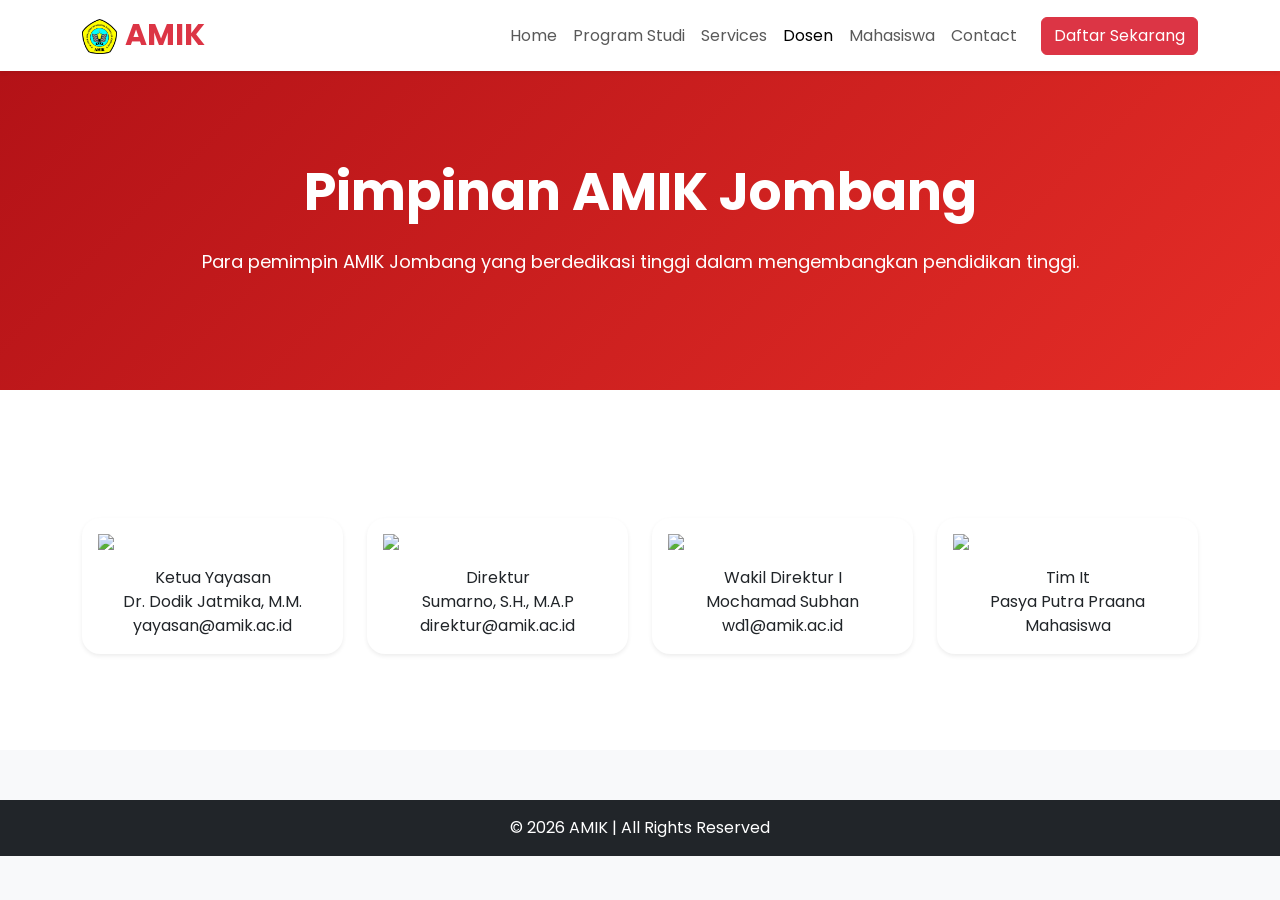
==== dosen.html @ d15d8853 "Add files via upload" ====
<!DOCTYPE html>
<html lang="id">

<head>
    <meta charset="UTF-8">
    <meta name="viewport" content="width=device-width, initial-scale=1.0">

    <title>Dosen | AMIK</title>

    <link href="https://cdn.jsdelivr.net/npm/bootstrap@5.3.7/dist/css/bootstrap.min.css" rel="stylesheet">

    <link rel="stylesheet"
        href="https://cdn.jsdelivr.net/npm/bootstrap-icons@1.13.1/font/bootstrap-icons.min.css">

    <link href="https://fonts.googleapis.com/css2?family=Poppins:wght@300;400;500;600;700&display=swap"
        rel="stylesheet">

    <link rel="stylesheet" href="css/style.css">
    <link rel="icon" type="png" href="logo-amik.png">

</head>

<body>

<!-- Navbar -->
<nav class="navbar navbar-expand-lg navbar-light bg-white shadow-sm sticky-top">
    <div class="container">
        <a class="navbar-brand logo-reveal d-flex align-items-center" href="index.html">
    <!-- Gambar Logo Utama -->
    <div class="logo-img-wrapper">
        <img src="logo-amik.png" alt="Logo AMIK" height="35" class="logo-main">
    </div>
    <!-- Teks AMIK yang Tersembunyi (Akan muncul ke samping) -->
    <span class="logo-text fw-bold text-danger ms-2">AMIK</span>
</a>
        <button class="navbar-toggler" data-bs-toggle="collapse" data-bs-target="#menu">
            <span class="navbar-toggler-icon"></span>
        </button>

        <div class="collapse navbar-collapse" id="menu">
            <ul class="navbar-nav ms-auto">
                <li class="nav-item"><a class="nav-link" href="index.html">Home</a></li>
                <li class="nav-item"><a class="nav-link" href="jurusan.html">Program Studi</a></li>
                <li class="nav-item"><a class="nav-link" href="services.html">Services</a></li>
                <li class="nav-item"><a class="nav-link active" href="dosen.html">Dosen</a></li>
                <li class="nav-item"><a class="nav-link" href="mahasiswa.html">Mahasiswa</a></li>
                <li class="nav-item"><a class="nav-link" href="contact.html">Contact</a></li>
            </ul>
            <a href="#" class="btn btn-danger ms-lg-3">Daftar Sekarang</a>
        </div>
    </div>
</nav>


<!-- Hero -->

<section class="hero">

<div class="container text-center">

<h1>Pimpinan AMIK Jombang</h1>

<p>

Para pemimpin AMIK Jombang yang berdedikasi tinggi dalam mengembangkan pendidikan tinggi.

</p>

</div>

</section>

<!-- Team Section -->
<section class="py-5 bg-white">
    <div class="container py-5">
        <div class="row g-4 mt-2">
            
            <!-- Ketua Yayasan -->
            <div class="col-md-3">
                <div class="card dosen-card text-center p-3 shadow-sm" data-bs-toggle="modal" data-bs-target="#modalDodik">
                    <img src="/kampus/img/Untitled design (3).jpg" class="dosen-img">
                    <div class="mt-3">
                        <span class="role">Ketua Yayasan</span>
                        <div class="name">Dr. Dodik Jatmika, M.M.</div>
                        <div class="email">yayasan@amik.ac.id</div>
                    </div>
                </div>
            </div>

            <!-- Direktur -->
            <div class="col-md-3">
                <div class="card dosen-card text-center p-3 shadow-sm" data-bs-toggle="modal" data-bs-target="#modalSumarno">
                    <img src="/kampus/img/Untitled design (4).jpg" class="dosen-img">
                    <div class="mt-3">
                        <span class="role">Direktur</span>
                        <div class="name">Sumarno, S.H., M.A.P</div>
                        <div class="email">direktur@amik.ac.id</div>
                    </div>
                </div>
            </div>

            <!-- WD I -->
            <div class="col-md-3">
                <div class="card dosen-card text-center p-3 shadow-sm" data-bs-toggle="modal" data-bs-target="#modalSubhan">
                    <img src="/kampus/img/Untitled design (5).jpg" class="dosen-img">
                    <div class="mt-3">
                        <span class="role">Wakil Direktur I</span>
                        <div class="name">Mochamad Subhan</div>
                        <div class="email">wd1@amik.ac.id</div>
                    </div>
                </div>
            </div>

            <!-- WD II -->
            <div class="col-md-3">
                <div class="card dosen-card text-center p-3 shadow-sm" data-bs-toggle="modal" data-bs-target="#modalUnknown">
                    <img src="/kampus/img/Untitled design (6).jpg" class="dosen-img">
                    <div class="mt-3">
                        <span class="role">Tim It</span>
                        <div class="name">Pasya Putra Praana</div>
                        <div class="email">Mahasiswa</div>
                    </div>
                </div>
            </div>

        </div>
    </div>
</section>

<!-- Footer -->

<footer class="bg-dark text-white text-center py-3">

© 2026 AMIK | All Rights Reserved

</footer>

<script src="https://cdn.jsdelivr.net/npm/bootstrap@5.3.7/dist/js/bootstrap.bundle.min.js"></script>

<!-- Modal Ketua Yayasan -->
<div class="modal fade" id="modalDodik" tabindex="-1" aria-hidden="true">
    <div class="modal-dialog modal-dialog-centered">
        <div class="modal-content border-0 rounded-4 shadow">
            <div class="modal-header border-0"><button type="button" class="btn-close" data-bs-dismiss="modal"></button></div>
            <div class="modal-body text-center px-4 pb-5">
                <img src="/kampus/img/Untitled design (3).jpg" class="rounded-circle mb-3 border border-4 border-light shadow-sm" style="width:120px; height:120px; object-fit:cover;">
                <h4 class="fw-bold mb-1">Dr. Dodik Jatmika, M.M.</h4>
                <p class="text-danger fw-bold mb-4">Ketua Yayasan AMIK Jombang</p>
                <div class="text-start bg-light p-3 rounded-3">
                    <h6 class="fw-bold"><i class="bi bi-info-circle me-2"></i>Profil Singkat</h6>
                    <p class="small text-muted mb-0">Berfokus pada pengembangan institusi dan visi global untuk mencetak lulusan IT yang kompetitif di industri digital.</p>
                </div>
            </div>
        </div>
    </div>
</div>

<!-- Modal Direktur -->
<div class="modal fade" id="modalSumarno" tabindex="-1" aria-hidden="true">
    <div class="modal-dialog modal-dialog-centered">
        <div class="modal-content border-0 rounded-4 shadow">
            <div class="modal-header border-0"><button type="button" class="btn-close" data-bs-dismiss="modal"></button></div>
            <div class="modal-body text-center px-4 pb-5">
                <img src="/kampus/img/Untitled design (4).jpg" class="rounded-circle mb-3 border border-4 border-light shadow-sm" style="width:120px; height:120px; object-fit:cover;">
                <h4 class="fw-bold mb-1">Sumarno, S.H., M.A.P</h4>
                <p class="text-danger fw-bold mb-4">Direktur AMIK Jombang</p>
                <div class="text-start bg-light p-3 rounded-3">
                    <h6 class="fw-bold"><i class="bi bi-info-circle me-2"></i>Profil Singkat</h6>
                    <p class="small text-muted mb-0">Bertanggung jawab penuh atas operasional kampus dan memastikan standar mutu pendidikan tinggi berjalan optimal.</p>
                </div>
            </div>
        </div>
    </div>
</div>

<!-- Modal WD 1 -->
<div class="modal fade" id="modalSubhan" tabindex="-1" aria-hidden="true">
    <div class="modal-dialog modal-dialog-centered">
        <div class="modal-content border-0 rounded-4 shadow">
            <div class="modal-header border-0"><button type="button" class="btn-close" data-bs-dismiss="modal"></button></div>
            <div class="modal-body text-center px-4 pb-5">
                <img src="/kampus/img/Untitled design (5).jpg" class="rounded-circle mb-3 border border-4 border-light shadow-sm" style="width:120px; height:120px; object-fit:cover;">
                <h4 class="fw-bold mb-1">Mochamad Subhan</h4>
                <p class="text-danger fw-bold mb-4">Wakil Direktur I</p>
                <div class="text-start bg-light p-3 rounded-3">
                    <h6 class="fw-bold"><i class="bi bi-info-circle me-2"></i>Profil Singkat</h6>
                    <p class="small text-muted mb-0">Mengelola bidang akademik, kurikulum, dan pengembangan kualitas dosen untuk mencetak lulusan unggulan.</p>
                </div>
            </div>
        </div>
    </div>
</div>

<!-- Modal WD 2 -->
<div class="modal fade" id="modalUnknown" tabindex="-1" aria-hidden="true">
    <div class="modal-dialog modal-dialog-centered">
        <div class="modal-content border-0 rounded-4 shadow">
            <div class="modal-header border-0"><button type="button" class="btn-close" data-bs-dismiss="modal"></button></div>
            <div class="modal-body text-center px-4 pb-5">
                <img src="/kampus/img/Untitled design (6).jpg" class="rounded-circle mb-3 border border-4 border-light shadow-sm" style="width:120px; height:120px; object-fit:cover;">
                <h4 class="fw-bold mb-1 text-muted">Pasya Putra Pramana</h4>
                <p class="text-secondary fw-bold mb-4">Tim It</p>
                <p class="small text-muted">Informasi mengenai pimpinan untuk jabatan ini sedang diperbarui.</p>
            </div>
        </div>
    </div>
</div>

<!-- Script Bootstrap -->
<script src="https://cdn.jsdelivr.net/npm/bootstrap@5.3.7/dist/js/bootstrap.bundle.min.js"></script>

</body>

</html>
---- css/style.css ----
*{
    margin:0;
    padding:0;
    box-sizing:border-box;
    font-family:'Poppins',sans-serif;
}

body{
    background:#f8f9fa;
}

.navbar-brand{
    font-size:30px;
}

.hero{
    padding:90px 0;
    background:linear-gradient(135deg,#b31217,#e52d27);
    color:white;
}

.hero h1{
    font-size:52px;
    font-weight:700;
}

.hero p{
    margin:25px 0;
    font-size:18px;
}

.hero img{
    max-width:100%;
}

.card{
    border:none;
    border-radius:18px;
    transition:.3s;
}

.card:hover{
    transform:translateY(-8px);
    box-shadow:0 15px 35px rgba(0,0,0,.15);
}

footer{
    margin-top:50px;
}

/* Efek Zoom in saat pop-up muncul */
.modal.fade .modal-dialog {
    transform: scale(0.7); /* Awalnya kecil */
    transition: transform 0.3s ease-out;
}
.modal.show .modal-dialog {
    transform: scale(1); /* Membesar ke ukuran normal */
}
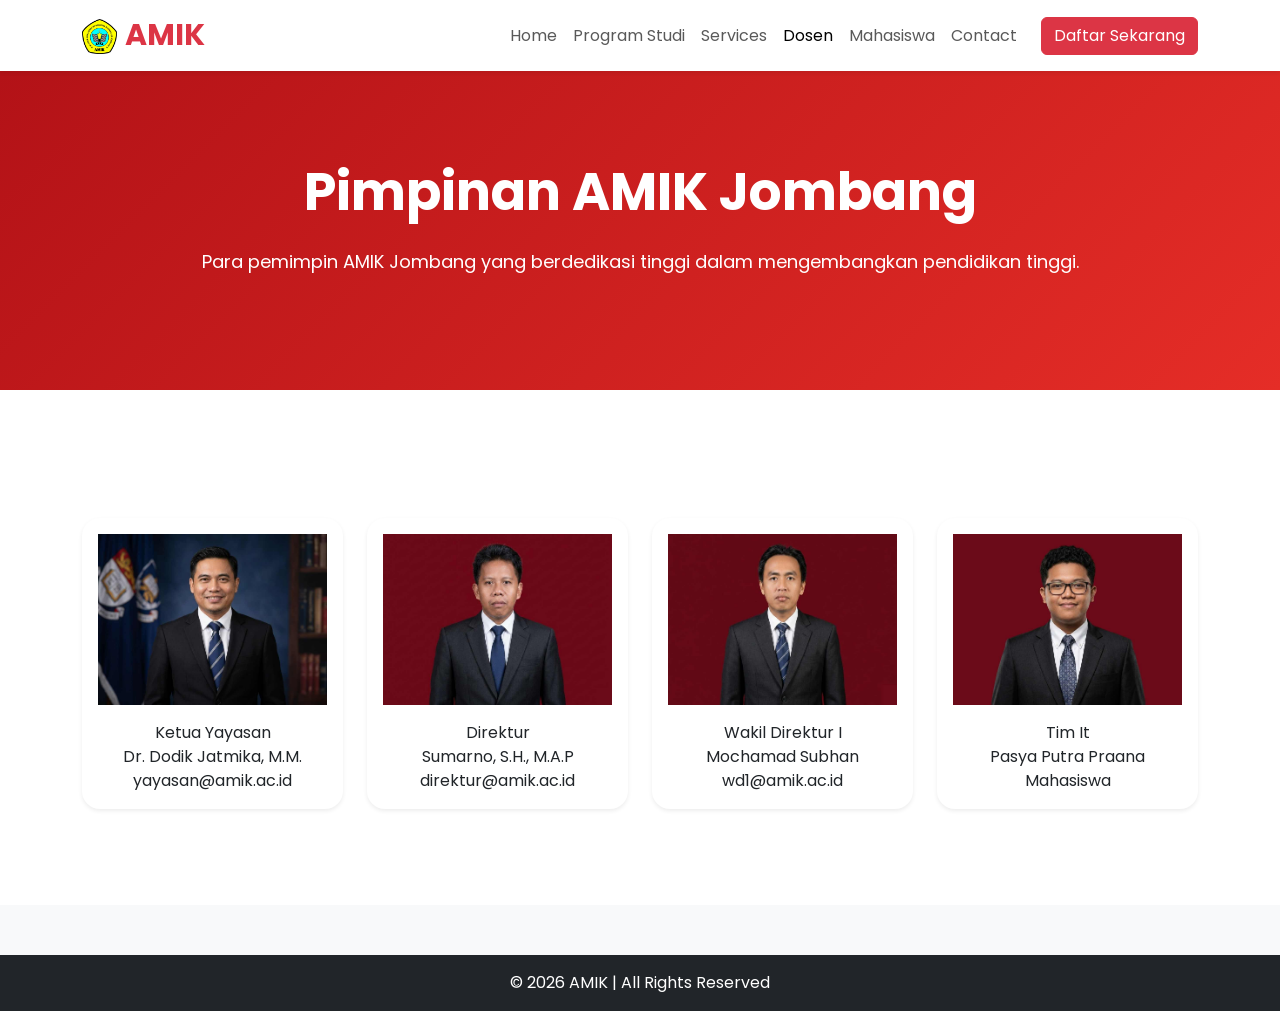
==== commit 7c532335: "Update dosen.html" ====
--- a/dosen.html
+++ b/dosen.html
@@ -78,7 +78,7 @@
             <!-- Ketua Yayasan -->
             <div class="col-md-3">
                 <div class="card dosen-card text-center p-3 shadow-sm" data-bs-toggle="modal" data-bs-target="#modalDodik">
-                    <img src="/kampus/img/Untitled design (3).jpg" class="dosen-img">
+                    <img src="img/Untitled design (3).jpg" class="dosen-img">
                     <div class="mt-3">
                         <span class="role">Ketua Yayasan</span>
                         <div class="name">Dr. Dodik Jatmika, M.M.</div>
@@ -90,7 +90,7 @@
             <!-- Direktur -->
             <div class="col-md-3">
                 <div class="card dosen-card text-center p-3 shadow-sm" data-bs-toggle="modal" data-bs-target="#modalSumarno">
-                    <img src="/kampus/img/Untitled design (4).jpg" class="dosen-img">
+                   <img src="img/Untitled design (4).jpg" class="dosen-img">
                     <div class="mt-3">
                         <span class="role">Direktur</span>
                         <div class="name">Sumarno, S.H., M.A.P</div>
@@ -102,7 +102,7 @@
             <!-- WD I -->
             <div class="col-md-3">
                 <div class="card dosen-card text-center p-3 shadow-sm" data-bs-toggle="modal" data-bs-target="#modalSubhan">
-                    <img src="/kampus/img/Untitled design (5).jpg" class="dosen-img">
+                    <img src="img/Untitled design (5).jpg" class="dosen-img">
                     <div class="mt-3">
                         <span class="role">Wakil Direktur I</span>
                         <div class="name">Mochamad Subhan</div>
@@ -114,7 +114,7 @@
             <!-- WD II -->
             <div class="col-md-3">
                 <div class="card dosen-card text-center p-3 shadow-sm" data-bs-toggle="modal" data-bs-target="#modalUnknown">
-                    <img src="/kampus/img/Untitled design (6).jpg" class="dosen-img">
+                   <img src="img/Untitled design (6).jpg" class="dosen-img">
                     <div class="mt-3">
                         <span class="role">Tim It</span>
                         <div class="name">Pasya Putra Praana</div>
@@ -143,7 +143,7 @@
         <div class="modal-content border-0 rounded-4 shadow">
             <div class="modal-header border-0"><button type="button" class="btn-close" data-bs-dismiss="modal"></button></div>
             <div class="modal-body text-center px-4 pb-5">
-                <img src="/kampus/img/Untitled design (3).jpg" class="rounded-circle mb-3 border border-4 border-light shadow-sm" style="width:120px; height:120px; object-fit:cover;">
+                <img src="img/Untitled design (3).jpg" class="rounded-circle mb-3 border border-4 border-light shadow-sm" style="width:120px; height:120px; object-fit:cover;">
                 <h4 class="fw-bold mb-1">Dr. Dodik Jatmika, M.M.</h4>
                 <p class="text-danger fw-bold mb-4">Ketua Yayasan AMIK Jombang</p>
                 <div class="text-start bg-light p-3 rounded-3">
@@ -161,7 +161,7 @@
         <div class="modal-content border-0 rounded-4 shadow">
             <div class="modal-header border-0"><button type="button" class="btn-close" data-bs-dismiss="modal"></button></div>
             <div class="modal-body text-center px-4 pb-5">
-                <img src="/kampus/img/Untitled design (4).jpg" class="rounded-circle mb-3 border border-4 border-light shadow-sm" style="width:120px; height:120px; object-fit:cover;">
+                <img src="img/Untitled design (4).jpg" class="rounded-circle mb-3 border border-4 border-light shadow-sm" style="width:120px; height:120px; object-fit:cover;">
                 <h4 class="fw-bold mb-1">Sumarno, S.H., M.A.P</h4>
                 <p class="text-danger fw-bold mb-4">Direktur AMIK Jombang</p>
                 <div class="text-start bg-light p-3 rounded-3">
@@ -179,7 +179,7 @@
         <div class="modal-content border-0 rounded-4 shadow">
             <div class="modal-header border-0"><button type="button" class="btn-close" data-bs-dismiss="modal"></button></div>
             <div class="modal-body text-center px-4 pb-5">
-                <img src="/kampus/img/Untitled design (5).jpg" class="rounded-circle mb-3 border border-4 border-light shadow-sm" style="width:120px; height:120px; object-fit:cover;">
+                 <img src="img/Untitled design (5).jpg" class="rounded-circle mb-3 border border-4 border-light shadow-sm" style="width:120px; height:120px; object-fit:cover;">
                 <h4 class="fw-bold mb-1">Mochamad Subhan</h4>
                 <p class="text-danger fw-bold mb-4">Wakil Direktur I</p>
                 <div class="text-start bg-light p-3 rounded-3">
@@ -197,7 +197,7 @@
         <div class="modal-content border-0 rounded-4 shadow">
             <div class="modal-header border-0"><button type="button" class="btn-close" data-bs-dismiss="modal"></button></div>
             <div class="modal-body text-center px-4 pb-5">
-                <img src="/kampus/img/Untitled design (6).jpg" class="rounded-circle mb-3 border border-4 border-light shadow-sm" style="width:120px; height:120px; object-fit:cover;">
+                <img src="img/Untitled design (6).jpg" class="rounded-circle mb-3 border border-4 border-light shadow-sm" style="width:120px; height:120px; object-fit:cover;">
                 <h4 class="fw-bold mb-1 text-muted">Pasya Putra Pramana</h4>
                 <p class="text-secondary fw-bold mb-4">Tim It</p>
                 <p class="small text-muted">Informasi mengenai pimpinan untuk jabatan ini sedang diperbarui.</p>
@@ -211,4 +211,4 @@
 
 </body>
 
-</html>+</html>
